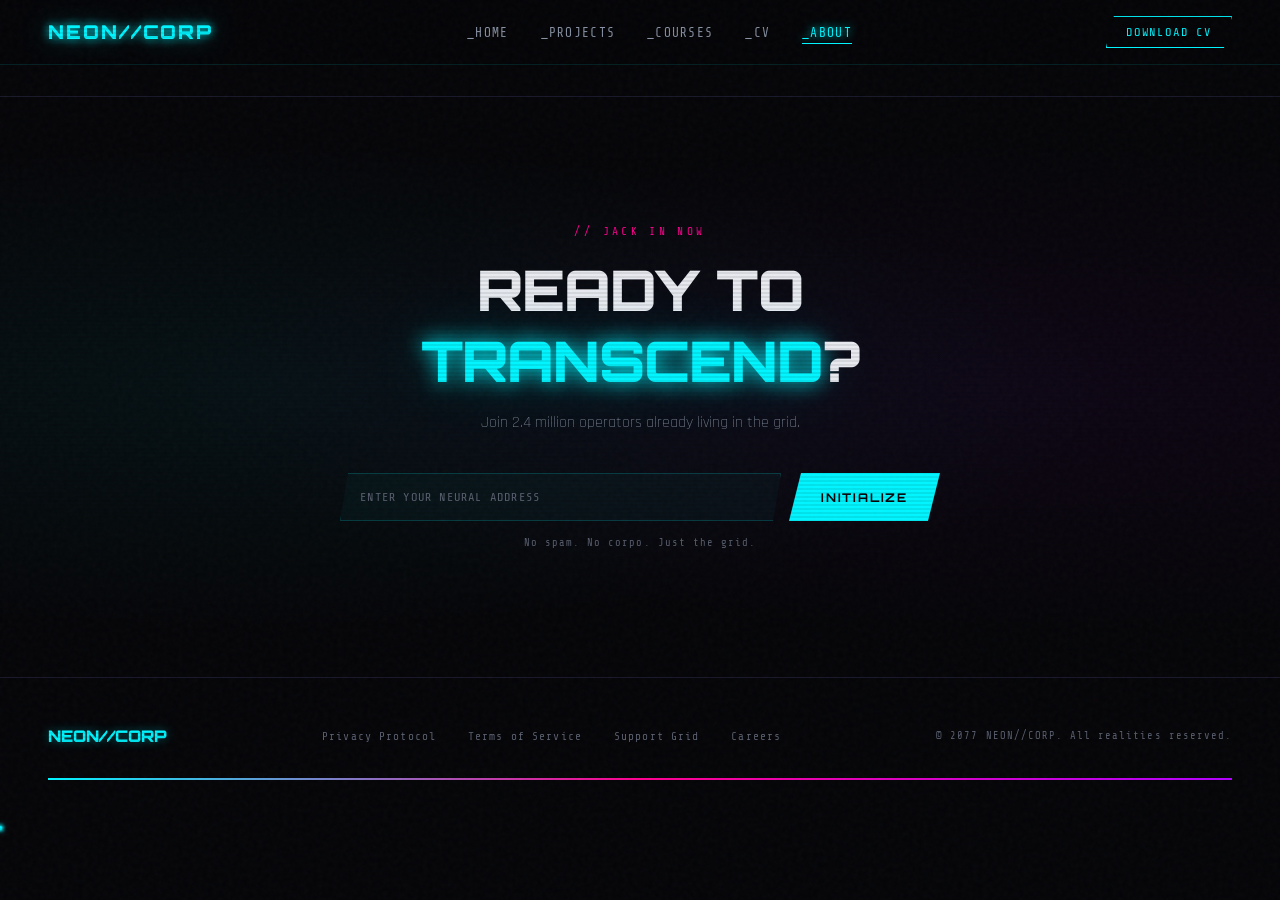
==== about.html @ 1118cfd5 "Refactor website from single page to discrete pages per section Agent-Logs-Url: https://github.com/H" ====
<!DOCTYPE html>
<html lang="en">
<head>
  <meta charset="UTF-8" />
  <meta name="viewport" content="width=device-width, initial-scale=1.0"/>
  <title>NEON//CORP — About</title>
  <link rel="stylesheet" href="style.css" />
  <link rel="preconnect" href="https://fonts.googleapis.com">
  <link href="https://fonts.googleapis.com/css2?family=Orbitron:wght@400;700;900&family=Share+Tech+Mono&family=Rajdhani:wght@300;400;600&display=swap" rel="stylesheet">
</head>
<body>

  <!-- Scanline overlay -->
  <div class="scanlines"></div>
  <!-- Glitch noise layer -->
  <div class="noise"></div>

  <!-- ═══ NAVBAR ═══ -->
  <nav id="navbar">
    <div class="nav-logo">
      <span class="logo-glitch" data-text="NEON//CORP">NEON//CORP</span>
    </div>
    <ul class="nav-links">
      <li><a href="index.html">_HOME</a></li>
      <li><a href="projects.html">_PROJECTS</a></li>
      <li><a href="courses.html">_COURSES</a></li>
      <li><a href="cv.html">_CV</a></li>
      <li><a href="about.html">_ABOUT</a></li>
    </ul>
  <div class="nav-cta">
    <button class="btn-cyber" onclick="window.open('resume.pdf')">DOWNLOAD CV</button>
  </div>
  <div class="hamburger" id="hamburger">
    <span></span><span></span><span></span>
  </div>
</nav>

  <!-- ═══ ABOUT / CONTACT ═══ -->
  <section id="contact" style="padding-top: 6rem;">
    <div class="cta-wrap">
      <div class="cta-glitch-bg"></div>
      <div class="cta-content">
        <div class="section-tag">// JACK IN NOW</div>
        <h2 class="cta-title">READY TO <span class="neon-text">TRANSCEND</span>?</h2>
        <p class="cta-sub">Join 2.4 million operators already living in the grid.</p>
        <div class="cta-form">
          <div class="input-wrap">
            <input type="email" placeholder="ENTER YOUR NEURAL ADDRESS" class="cyber-input" />
            <div class="input-border"></div>
          </div>
          <button class="btn-primary-cyber">INITIALIZE</button>
        </div>
        <p class="cta-disclaimer">No spam. No corpo. Just the grid.</p>
      </div>
    </div>
  </section>

  <!-- ═══ FOOTER ═══ -->
  <footer>
    <div class="footer-inner">
      <div class="footer-logo">NEON//CORP</div>
      <div class="footer-links">
        <a href="#">Privacy Protocol</a>
        <a href="#">Terms of Service</a>
        <a href="#">Support Grid</a>
        <a href="#">Careers</a>
      </div>
      <div class="footer-copy">© 2077 NEON//CORP. All realities reserved.</div>
    </div>
    <div class="footer-bar"></div>
  </footer>

  <script src="script.js"></script>
</body>
</html>
---- style.css ----
/* ═══════════════════════════════════════════
   NEON//CORP — CYBERPUNK STYLESHEET
   ═══════════════════════════════════════════ */

:root {
  --neon-cyan:    #00f5ff;
  --neon-pink:    #ff0090;
  --neon-yellow:  #f5e642;
  --neon-purple:  #b200ff;
  --dark-bg:      #050508;
  --dark-card:    #0a0a12;
  --dark-border:  #1a1a2e;
  --chrome:       #8892a4;
  --text-main:    #e8eaf0;
  --text-dim:     #5a6070;
  --font-display: 'Orbitron', sans-serif;
  --font-mono:    'Share Tech Mono', monospace;
  --font-body:    'Rajdhani', sans-serif;
}

*, *::before, *::after { box-sizing: border-box; margin: 0; padding: 0; }

html { scroll-behavior: smooth; }

body {
  background: var(--dark-bg);
  color: var(--text-main);
  font-family: var(--font-body);
  font-size: 16px;
  overflow-x: hidden;
  cursor: crosshair;
}

/* ── OVERLAYS ── */
.scanlines {
  position: fixed; inset: 0; z-index: 9999;
  pointer-events: none;
  background: repeating-linear-gradient(
    0deg,
    transparent,
    transparent 2px,
    rgba(0,0,0,0.08) 2px,
    rgba(0,0,0,0.08) 4px
  );
}

.noise {
  position: fixed; inset: 0; z-index: 9998;
  pointer-events: none;
  opacity: 0.03;
  background-image: url("data:image/svg+xml,%3Csvg viewBox='0 0 200 200' xmlns='http://www.w3.org/2000/svg'%3E%3Cfilter id='n'%3E%3CfeTurbulence type='fractalNoise' baseFrequency='0.9' numOctaves='4'/%3E%3C/filter%3E%3Crect width='100%25' height='100%25' filter='url(%23n)'/%3E%3C/svg%3E");
  animation: noiseAnim 0.5s steps(2) infinite;
}
@keyframes noiseAnim {
  0%   { transform: translate(0,0); }
  25%  { transform: translate(-1%, 1%); }
  50%  { transform: translate(1%, -1%); }
  75%  { transform: translate(-1%, -1%); }
  100% { transform: translate(1%, 1%); }
}

/* ── NAVBAR ── */
#navbar {
  position: fixed; top: 0; left: 0; right: 0; z-index: 1000;
  display: flex; align-items: center; justify-content: space-between;
  padding: 1rem 3rem;
  background: rgba(5,5,8,0.85);
  backdrop-filter: blur(20px);
  border-bottom: 1px solid rgba(0,245,255,0.12);
  transition: all 0.3s ease;
}
#navbar.scrolled {
  padding: 0.6rem 3rem;
  border-bottom-color: rgba(0,245,255,0.3);
  box-shadow: 0 0 30px rgba(0,245,255,0.08);
}

.nav-logo {
  font-family: var(--font-display);
  font-size: 1.2rem;
  font-weight: 900;
  letter-spacing: 0.1em;
}

.logo-glitch {
  position: relative;
  color: var(--neon-cyan);
  text-shadow: 0 0 10px var(--neon-cyan), 0 0 30px rgba(0,245,255,0.4);
}
.logo-glitch::before,
.logo-glitch::after {
  content: attr(data-text);
  position: absolute; top: 0; left: 0;
  opacity: 0;
}
.logo-glitch:hover::before {
  color: var(--neon-pink);
  clip-path: polygon(0 0, 100% 0, 100% 45%, 0 45%);
  transform: translateX(-2px);
  opacity: 0.8;
  animation: glitch1 0.3s steps(2) infinite;
}
.logo-glitch:hover::after {
  color: var(--neon-yellow);
  clip-path: polygon(0 55%, 100% 55%, 100% 100%, 0 100%);
  transform: translateX(2px);
  opacity: 0.8;
  animation: glitch2 0.3s steps(2) infinite;
}
@keyframes glitch1 { 0%,100% { transform: translateX(-2px) } 50% { transform: translateX(2px) } }
@keyframes glitch2 { 0%,100% { transform: translateX(2px) } 50% { transform: translateX(-2px) } }

.nav-links {
  list-style: none;
  display: flex; gap: 2rem;
}
.nav-links a {
  font-family: var(--font-mono);
  font-size: 0.8rem;
  color: var(--chrome);
  text-decoration: none;
  letter-spacing: 0.1em;
  transition: color 0.2s, text-shadow 0.2s;
  position: relative;
}
.nav-links a::after {
  content: '';
  position: absolute; bottom: -4px; left: 0; width: 0; height: 1px;
  background: var(--neon-cyan);
  transition: width 0.3s ease;
}
.nav-links a:hover, .nav-links a.active { color: var(--neon-cyan); text-shadow: 0 0 8px var(--neon-cyan); }
.nav-links a:hover::after, .nav-links a.active::after { width: 100%; }

.btn-cyber {
  font-family: var(--font-mono);
  font-size: 0.75rem;
  letter-spacing: 0.15em;
  padding: 0.5rem 1.2rem;
  background: transparent;
  border: 1px solid var(--neon-cyan);
  color: var(--neon-cyan);
  cursor: pointer;
  position: relative;
  overflow: hidden;
  transition: all 0.3s;
  clip-path: polygon(8px 0%, 100% 0%, calc(100% - 8px) 100%, 0% 100%);
}
.btn-cyber::before {
  content: '';
  position: absolute; inset: 0;
  background: var(--neon-cyan);
  transform: translateX(-105%);
  transition: transform 0.3s ease;
  z-index: -1;
}
.btn-cyber:hover { color: var(--dark-bg); box-shadow: 0 0 20px rgba(0,245,255,0.5); }
.btn-cyber:hover::before { transform: translateX(0); }

.hamburger {
  display: none;
  flex-direction: column; gap: 5px; cursor: pointer;
}
.hamburger span {
  display: block; width: 24px; height: 2px;
  background: var(--neon-cyan);
}

/* ── HERO ── */
#hero {
  position: relative;
  min-height: 100vh;
  display: grid;
  grid-template-columns: 1fr 1fr;
  align-items: center;
  padding: 8rem 3rem 4rem;
  overflow: hidden;
}

.hero-bg {
  position: absolute; inset: 0; z-index: 0;
}
#gridCanvas {
  width: 100%; height: 100%;
  opacity: 0.3;
}

.hero-content {
  position: relative; z-index: 2;
  max-width: 600px;
}

.hero-eyebrow {
  font-family: var(--font-mono);
  font-size: 0.75rem;
  color: var(--neon-pink);
  letter-spacing: 0.2em;
  margin-bottom: 1.5rem;
  animation: fadeSlideIn 0.8s 0.2s both;
}
.blink { animation: blink 1s step-end infinite; }
@keyframes blink { 50% { opacity: 0; } }

.hero-title {
  font-family: var(--font-display);
  font-weight: 900;
  line-height: 1;
  margin-bottom: 1.5rem;
}
.hero-title .line1 {
  display: block;
  font-size: clamp(3rem, 7vw, 6rem);
  color: var(--text-main);
  letter-spacing: -0.02em;
  animation: fadeSlideIn 0.8s 0.4s both;
}
.hero-title .line2 {
  display: block;
  font-size: clamp(3rem, 7vw, 6rem);
  color: var(--neon-cyan);
  text-shadow: 0 0 20px var(--neon-cyan), 0 0 60px rgba(0,245,255,0.3);
  animation: fadeSlideIn 0.8s 0.6s both;
}

.glitch-text {
  position: relative;
}
.glitch-text::before, .glitch-text::after {
  content: attr(data-text);
  position: absolute; top: 0; left: 0; width: 100%;
}
.glitch-text::before {
  color: var(--neon-pink);
  animation: heroGlitch1 4s 2s infinite;
  clip-path: polygon(0 20%, 100% 20%, 100% 40%, 0 40%);
}
.glitch-text::after {
  color: var(--neon-yellow);
  animation: heroGlitch2 4s 2.1s infinite;
  clip-path: polygon(0 60%, 100% 60%, 100% 80%, 0 80%);
}
@keyframes heroGlitch1 {
  0%,95%,100% { transform: none; opacity: 0; }
  96% { transform: translateX(-4px); opacity: 0.8; }
  98% { transform: translateX(4px); opacity: 0.8; }
}
@keyframes heroGlitch2 {
  0%,95%,100% { transform: none; opacity: 0; }
  97% { transform: translateX(3px); opacity: 0.8; }
  99% { transform: translateX(-3px); opacity: 0.8; }
}

.hero-sub {
  font-size: 1.1rem;
  line-height: 1.7;
  color: var(--chrome);
  margin-bottom: 2.5rem;
  font-weight: 300;
  animation: fadeSlideIn 0.8s 0.8s both;
}

.hero-actions {
  display: flex; gap: 1rem; flex-wrap: wrap;
  margin-bottom: 3rem;
  animation: fadeSlideIn 0.8s 1s both;
}

.btn-primary-cyber {
  font-family: var(--font-display);
  font-size: 0.75rem;
  font-weight: 700;
  letter-spacing: 0.15em;
  padding: 1rem 2rem;
  background: var(--neon-cyan);
  border: none;
  color: var(--dark-bg);
  cursor: pointer;
  position: relative;
  overflow: hidden;
  clip-path: polygon(12px 0%, 100% 0%, calc(100% - 12px) 100%, 0% 100%);
  transition: all 0.3s;
}
.btn-primary-cyber::before {
  content: '';
  position: absolute; inset: 0;
  background: linear-gradient(90deg, transparent, rgba(255,255,255,0.3), transparent);
  transform: translateX(-100%);
  transition: transform 0.5s;
}
.btn-primary-cyber:hover { box-shadow: 0 0 30px rgba(0,245,255,0.7); transform: translateY(-2px); }
.btn-primary-cyber:hover::before { transform: translateX(100%); }

.btn-ghost-cyber {
  font-family: var(--font-mono);
  font-size: 0.75rem;
  letter-spacing: 0.12em;
  padding: 1rem 1.5rem;
  background: transparent;
  border: 1px solid rgba(255,255,255,0.2);
  color: var(--text-main);
  cursor: pointer;
  transition: all 0.3s;
  display: flex; align-items: center; gap: 0.5rem;
}
.btn-ghost-cyber:hover { border-color: var(--neon-cyan); color: var(--neon-cyan); }
.play-icon { font-size: 1.1rem; }

.hero-stats {
  display: flex; align-items: center; gap: 1.5rem;
  font-family: var(--font-mono);
  animation: fadeSlideIn 0.8s 1.2s both;
}
.stat { display: flex; flex-direction: column; gap: 0.2rem; }
.stat-num {
  font-size: 1.4rem;
  color: var(--neon-yellow);
  text-shadow: 0 0 10px var(--neon-yellow);
}
.stat-label { font-size: 0.6rem; color: var(--text-dim); letter-spacing: 0.15em; }
.stat-divider { color: var(--dark-border); font-size: 1.2rem; }

/* Hero Device */
.hero-device {
  position: relative; z-index: 2;
  display: flex; justify-content: center; align-items: center;
  animation: floatDevice 4s ease-in-out infinite;
}
@keyframes floatDevice {
  0%,100% { transform: translateY(0); }
  50%      { transform: translateY(-20px); }
}
.device-frame {
  position: relative;
  width: 340px; height: 440px;
  border: 1px solid rgba(0,245,255,0.3);
  background: rgba(10,10,18,0.9);
  clip-path: polygon(20px 0%, 100% 0%, 100% calc(100% - 20px), calc(100% - 20px) 100%, 0% 100%, 0% 20px);
  box-shadow:
    0 0 0 1px rgba(0,245,255,0.1),
    inset 0 0 60px rgba(0,245,255,0.05),
    0 0 80px rgba(0,245,255,0.15);
}
.device-screen {
  position: absolute; inset: 20px;
  background: rgba(0,245,255,0.03);
  overflow: hidden;
}
.screen-hud {
  padding: 1.5rem;
  font-family: var(--font-mono);
  font-size: 0.7rem;
}
.hud-line {
  color: rgba(0,245,255,0.6);
  margin-bottom: 0.5rem;
  animation: typeIn 0.5s steps(20) both;
}
.hud-line:nth-child(1) { animation-delay: 1.5s; }
.hud-line:nth-child(2) { animation-delay: 2s; }
.hud-line:nth-child(4) { animation-delay: 2.5s; }
.hud-line.accent { color: var(--neon-pink); }
.hud-bar {
  height: 4px;
  background: rgba(0,245,255,0.1);
  margin: 0.8rem 0;
  overflow: hidden;
}
.hud-bar span {
  display: block; height: 100%;
  background: linear-gradient(90deg, var(--neon-cyan), var(--neon-purple));
  animation: loadBar 2s 2s both ease-out;
}
@keyframes loadBar { from { width: 0 !important; } }
@keyframes typeIn { from { opacity: 0; } to { opacity: 1; } }

.device-glow {
  position: absolute; inset: -30px;
  background: radial-gradient(ellipse at center, rgba(0,245,255,0.08), transparent 70%);
  pointer-events: none;
  animation: pulseGlow 3s ease-in-out infinite;
}
@keyframes pulseGlow {
  0%,100% { opacity: 0.5; }
  50%      { opacity: 1; }
}

/* Scroll Indicator */
.scroll-indicator {
  position: absolute; bottom: 2rem; left: 50%; transform: translateX(-50%);
  display: flex; flex-direction: column; align-items: center; gap: 0.5rem;
  font-family: var(--font-mono); font-size: 0.6rem;
  color: var(--text-dim); letter-spacing: 0.2em;
  z-index: 2;
}
.scroll-line {
  width: 1px; height: 40px;
  background: linear-gradient(to bottom, var(--neon-cyan), transparent);
  animation: scrollPulse 1.5s ease-in-out infinite;
}
@keyframes scrollPulse { 0%,100% { opacity: 0; transform: scaleY(0.5); } 50% { opacity: 1; transform: scaleY(1); } }

@keyframes fadeSlideIn {
  from { opacity: 0; transform: translateY(30px); }
  to   { opacity: 1; transform: translateY(0); }
}

/* ── TICKER ── */
.ticker-wrap {
  overflow: hidden;
  background: var(--neon-pink);
  padding: 0.6rem 0;
}
.ticker {
  display: flex; gap: 3rem; width: max-content;
  animation: ticker 20s linear infinite;
}
.ticker span {
  font-family: var(--font-mono);
  font-size: 0.7rem;
  color: var(--dark-bg);
  letter-spacing: 0.2em;
  white-space: nowrap;
}
@keyframes ticker { from { transform: translateX(0); } to { transform: translateX(-50%); } }

/* ── SECTION SHARED ── */
section { padding: 6rem 3rem; position: relative; }

.section-header { text-align: center; margin-bottom: 4rem; }
.section-tag {
  font-family: var(--font-mono);
  font-size: 0.7rem;
  letter-spacing: 0.3em;
  color: var(--neon-pink);
  margin-bottom: 1rem;
}
.section-title {
  font-family: var(--font-display);
  font-size: clamp(2rem, 5vw, 3.5rem);
  font-weight: 900;
  letter-spacing: -0.02em;
  line-height: 1;
  margin-bottom: 1rem;
}
.neon-text {
  color: var(--neon-cyan);
  text-shadow: 0 0 20px var(--neon-cyan), 0 0 60px rgba(0,245,255,0.3);
}
.section-sub {
  color: var(--chrome);
  font-size: 1rem;
  font-weight: 300;
}

/* ── PRODUCTS ── */
#products { background: var(--dark-bg); }

.products-grid {
  display: grid;
  grid-template-columns: repeat(3, 1fr);
  gap: 1.5rem;
  max-width: 1200px; margin: 0 auto;
}

.product-card {
  position: relative;
  background: var(--dark-card);
  border: 1px solid var(--dark-border);
  padding: 2.5rem 2rem;
  overflow: hidden;
  transition: transform 0.3s, border-color 0.3s;
  clip-path: polygon(0 0, calc(100% - 16px) 0, 100% 16px, 100% 100%, 16px 100%, 0 calc(100% - 16px));
}
.product-card::before {
  content: '';
  position: absolute; top: 0; left: 0; right: 0; height: 1px;
  background: linear-gradient(90deg, transparent, var(--neon-cyan), transparent);
  transform: scaleX(0);
  transition: transform 0.5s;
}
.product-card:hover { transform: translateY(-8px); border-color: rgba(0,245,255,0.3); }
.product-card:hover::before { transform: scaleX(1); }
.product-card:hover .card-glow { opacity: 1; }

.product-card.featured {
  border-color: rgba(0,245,255,0.25);
  background: linear-gradient(135deg, rgba(0,245,255,0.04), var(--dark-card));
}

.card-tag {
  position: absolute; top: 1rem; right: 1rem;
  font-family: var(--font-mono); font-size: 0.55rem;
  letter-spacing: 0.2em; color: var(--dark-bg);
  background: var(--neon-yellow);
  padding: 0.2rem 0.6rem;
}

.card-icon {
  font-size: 2.5rem;
  color: var(--neon-cyan);
  text-shadow: 0 0 20px var(--neon-cyan);
  margin-bottom: 1.5rem;
}

.card-name {
  font-family: var(--font-display);
  font-size: 1.5rem;
  font-weight: 900;
  letter-spacing: 0.05em;
  margin-bottom: 0.5rem;
}
.card-tagline {
  font-size: 0.85rem;
  color: var(--chrome);
  margin-bottom: 1.5rem;
  font-weight: 300;
}
.card-specs {
  list-style: none;
  margin-bottom: 2rem;
  border-top: 1px solid var(--dark-border);
  padding-top: 1rem;
}
.card-specs li {
  font-family: var(--font-mono);
  font-size: 0.7rem;
  color: var(--chrome);
  padding: 0.4rem 0;
  border-bottom: 1px solid rgba(255,255,255,0.04);
  display: flex; gap: 1rem;
}
.card-specs li span {
  color: var(--neon-pink);
  min-width: 60px;
}
.card-price {
  display: flex; align-items: baseline; gap: 0.5rem;
  margin-bottom: 1.5rem;
}
.price-from {
  font-family: var(--font-mono); font-size: 0.6rem;
  color: var(--text-dim); letter-spacing: 0.15em;
}
.price-val {
  font-family: var(--font-display); font-size: 1.8rem;
  font-weight: 700; color: var(--text-main);
}

.btn-card {
  width: 100%;
  font-family: var(--font-mono);
  font-size: 0.7rem;
  letter-spacing: 0.15em;
  padding: 0.8rem;
  background: transparent;
  border: 1px solid rgba(0,245,255,0.3);
  color: var(--neon-cyan);
  cursor: pointer;
  transition: all 0.3s;
}
.btn-card:hover {
  background: var(--neon-cyan);
  color: var(--dark-bg);
  box-shadow: 0 0 20px rgba(0,245,255,0.4);
}

.card-glow {
  position: absolute; inset: 0;
  background: radial-gradient(ellipse at center bottom, rgba(0,245,255,0.06), transparent 70%);
  opacity: 0; transition: opacity 0.4s;
  pointer-events: none;
}

/* ── FEATURES ── */
#features {
  background: linear-gradient(180deg, var(--dark-bg) 0%, rgba(10,5,20,1) 100%);
}
.features-inner { max-width: 1100px; margin: 0 auto; }

.features-list { display: flex; flex-direction: column; gap: 1px; }
.feature-item {
  display: grid;
  grid-template-columns: 60px 1fr 200px;
  align-items: center; gap: 3rem;
  padding: 3rem 0;
  border-bottom: 1px solid var(--dark-border);
  opacity: 0; transform: translateX(-40px);
  transition: opacity 0.6s, transform 0.6s;
}
.feature-item.visible { opacity: 1; transform: translateX(0); }
.feature-item.reverse { grid-template-columns: 60px 1fr 200px; }

.feature-num {
  font-family: var(--font-display);
  font-size: 0.65rem;
  color: var(--neon-pink);
  letter-spacing: 0.15em;
}
.feature-body h3 {
  font-family: var(--font-display);
  font-size: 1.3rem; font-weight: 700;
  margin-bottom: 0.8rem;
  letter-spacing: 0.05em;
}
.feature-body p {
  color: var(--chrome);
  font-size: 0.95rem; line-height: 1.7;
  font-weight: 300;
}

/* Feature Visuals */
.vis-circle { position: relative; width: 80px; height: 80px; }
.vis-ring {
  position: absolute; inset: 0;
  border: 1px solid rgba(0,245,255,0.4);
  border-radius: 50%;
  animation: spin 6s linear infinite;
}
.vis-ring.r2 {
  inset: 12px;
  border-color: rgba(255,0,144,0.4);
  animation-direction: reverse;
  animation-duration: 4s;
}
.vis-dot {
  position: absolute; inset: 50%; margin: -4px;
  width: 8px; height: 8px;
  background: var(--neon-cyan);
  border-radius: 50%;
  box-shadow: 0 0 10px var(--neon-cyan);
}
@keyframes spin { to { transform: rotate(360deg); } }

.vis-lock { position: relative; width: 60px; height: 80px; display: flex; align-items: center; justify-content: center; }
.lock-body { font-size: 2rem; color: var(--neon-yellow); text-shadow: 0 0 15px var(--neon-yellow); }
.lock-pulse {
  position: absolute; inset: -10px;
  border: 1px solid rgba(245,230,66,0.3);
  border-radius: 50%;
  animation: pulse 2s ease-out infinite;
}
@keyframes pulse { 0% { transform: scale(0.8); opacity: 1; } 100% { transform: scale(1.5); opacity: 0; } }

.vis-holo {
  display: flex; align-items: flex-end; gap: 6px; height: 80px;
}
.holo-bar {
  flex: 1;
  background: linear-gradient(to top, var(--neon-cyan), var(--neon-purple));
  opacity: 0.7;
  animation: barPulse 2s ease-in-out infinite;
}
.holo-bar:nth-child(1) { animation-delay: 0s; }
.holo-bar:nth-child(2) { animation-delay: 0.2s; }
.holo-bar:nth-child(3) { animation-delay: 0.4s; }
.holo-bar:nth-child(4) { animation-delay: 0.6s; }
.holo-bar:nth-child(5) { animation-delay: 0.8s; }
@keyframes barPulse { 0%,100% { opacity: 0.5; } 50% { opacity: 1; } }

/* ── SPECS ── */
#specs { background: rgba(0,0,5,1); overflow: hidden; }

.specs-marquee {
  overflow: hidden; margin-bottom: 5rem;
  border-top: 1px solid var(--dark-border);
  border-bottom: 1px solid var(--dark-border);
  padding: 1rem 0;
}
.marquee-track {
  display: flex; gap: 3rem; width: max-content;
  animation: ticker 25s linear infinite;
}
.marquee-track span {
  font-family: var(--font-display);
  font-size: 1.4rem; font-weight: 900;
  letter-spacing: 0.05em;
  color: var(--dark-border);
  white-space: nowrap;
}
.marquee-track span:not(:nth-child(even)) { color: rgba(0,245,255,0.15); }

.specs-grid-wrap { max-width: 1000px; margin: 0 auto; }
.specs-grid {
  display: grid;
  grid-template-columns: repeat(4, 1fr);
  gap: 2px;
}
.spec-block {
  background: var(--dark-card);
  padding: 3rem 2rem;
  text-align: center;
  border: 1px solid var(--dark-border);
  transition: border-color 0.3s, transform 0.3s;
}
.spec-block:hover { border-color: rgba(0,245,255,0.3); transform: translateY(-4px); }
.spec-icon { font-size: 1.5rem; color: var(--neon-pink); margin-bottom: 1rem; }
.spec-value {
  font-family: var(--font-display);
  font-size: 3rem; font-weight: 900;
  color: var(--neon-cyan);
  text-shadow: 0 0 20px rgba(0,245,255,0.5);
  line-height: 1;
}
.spec-unit {
  font-family: var(--font-mono); font-size: 0.7rem;
  color: var(--text-dim); letter-spacing: 0.2em;
  margin-bottom: 0.5rem;
}
.spec-label { font-size: 0.8rem; color: var(--chrome); }

/* ── CTA ── */
#contact { padding: 0; }
.cta-wrap {
  position: relative; overflow: hidden;
  padding: 8rem 3rem;
  background: var(--dark-bg);
  border-top: 1px solid var(--dark-border);
}
.cta-glitch-bg {
  position: absolute; inset: 0;
  background:
    radial-gradient(ellipse at 20% 50%, rgba(0,245,255,0.05) 0%, transparent 60%),
    radial-gradient(ellipse at 80% 50%, rgba(178,0,255,0.05) 0%, transparent 60%);
}
.cta-content {
  position: relative; z-index: 1;
  max-width: 600px; margin: 0 auto; text-align: center;
}
.cta-title {
  font-family: var(--font-display);
  font-size: clamp(2rem, 5vw, 3.5rem);
  font-weight: 900; margin: 1rem 0;
  letter-spacing: -0.02em;
}
.cta-sub {
  color: var(--chrome); margin-bottom: 2.5rem;
  font-size: 1rem; font-weight: 300;
}
.cta-form {
  display: flex; gap: 0.5rem; margin-bottom: 1rem;
}
.input-wrap { flex: 1; position: relative; }
.cyber-input {
  width: 100%;
  font-family: var(--font-mono); font-size: 0.75rem;
  letter-spacing: 0.1em;
  padding: 1rem 1.2rem;
  background: rgba(0,245,255,0.03);
  border: 1px solid rgba(0,245,255,0.2);
  color: var(--text-main);
  outline: none;
  transition: border-color 0.3s;
  clip-path: polygon(8px 0%, 100% 0%, calc(100% - 8px) 100%, 0% 100%);
}
.cyber-input:focus { border-color: var(--neon-cyan); box-shadow: 0 0 15px rgba(0,245,255,0.2); }
.cyber-input::placeholder { color: var(--text-dim); }
.cta-disclaimer { font-family: var(--font-mono); font-size: 0.65rem; color: var(--text-dim); letter-spacing: 0.1em; }

/* ── FOOTER ── */
footer {
  background: var(--dark-bg);
  border-top: 1px solid var(--dark-border);
  padding: 3rem;
}
.footer-inner {
  max-width: 1200px; margin: 0 auto;
  display: flex; justify-content: space-between; align-items: center; flex-wrap: wrap;
  gap: 1rem;
}
.footer-logo {
  font-family: var(--font-display);
  font-weight: 900; color: var(--neon-cyan);
  text-shadow: 0 0 10px rgba(0,245,255,0.4);
}
.footer-links { display: flex; gap: 2rem; flex-wrap: wrap; }
.footer-links a {
  font-family: var(--font-mono); font-size: 0.7rem;
  color: var(--text-dim); text-decoration: none;
  letter-spacing: 0.1em; transition: color 0.2s;
}
.footer-links a:hover { color: var(--neon-cyan); }
.footer-copy { font-family: var(--font-mono); font-size: 0.65rem; color: var(--text-dim); letter-spacing: 0.1em; }
.footer-bar { height: 2px; background: linear-gradient(90deg, var(--neon-cyan), var(--neon-pink), var(--neon-purple)); margin-top: 2rem; }

/* ── RESPONSIVE ── */
@media (max-width: 900px) {
  #hero { grid-template-columns: 1fr; padding-top: 6rem; }
  .hero-device { display: none; }
  .nav-links, .nav-cta { display: none; }
  .hamburger { display: flex; }
  .products-grid { grid-template-columns: 1fr; }
  .specs-grid { grid-template-columns: repeat(2, 1fr); }
  .feature-item { grid-template-columns: 40px 1fr; }
  .feature-visual { display: none; }
  .cta-form { flex-direction: column; }
  #navbar { padding: 1rem 1.5rem; }
}
@media (max-width: 600px) {
  section { padding: 4rem 1.5rem; }
  .specs-grid { grid-template-columns: 1fr 1fr; }
  .footer-inner { flex-direction: column; text-align: center; }
}
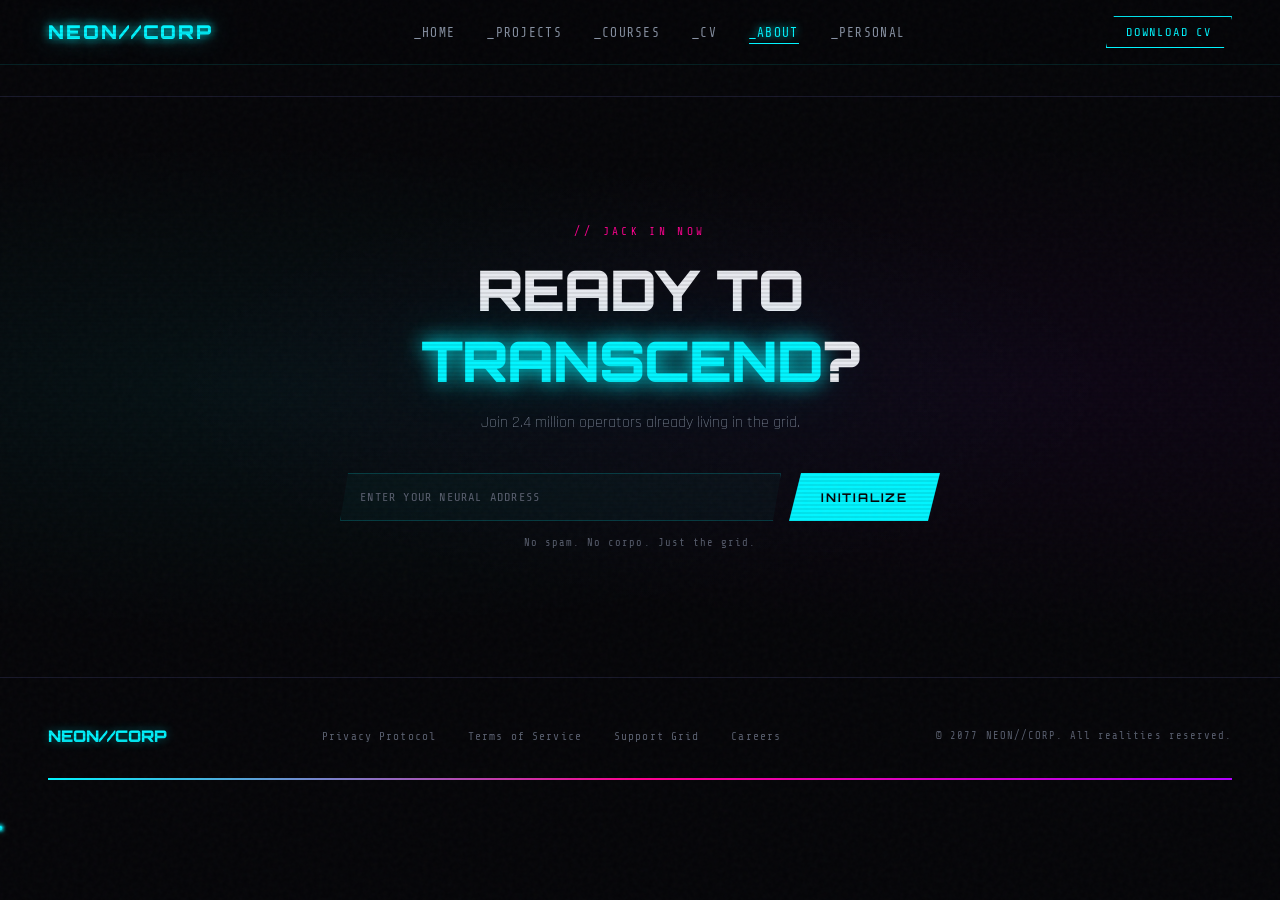
==== commit 32d6ea5d: "Add personal.html favorites page with Apple-style rounded image cards Agent-Logs-Url: https://github" ====
--- a/about.html
+++ b/about.html
@@ -26,6 +26,7 @@
       <li><a href="courses.html">_COURSES</a></li>
       <li><a href="cv.html">_CV</a></li>
       <li><a href="about.html">_ABOUT</a></li>
+      <li><a href="personal.html">_PERSONAL</a></li>
     </ul>
   <div class="nav-cta">
     <button class="btn-cyber" onclick="window.open('resume.pdf')">DOWNLOAD CV</button>
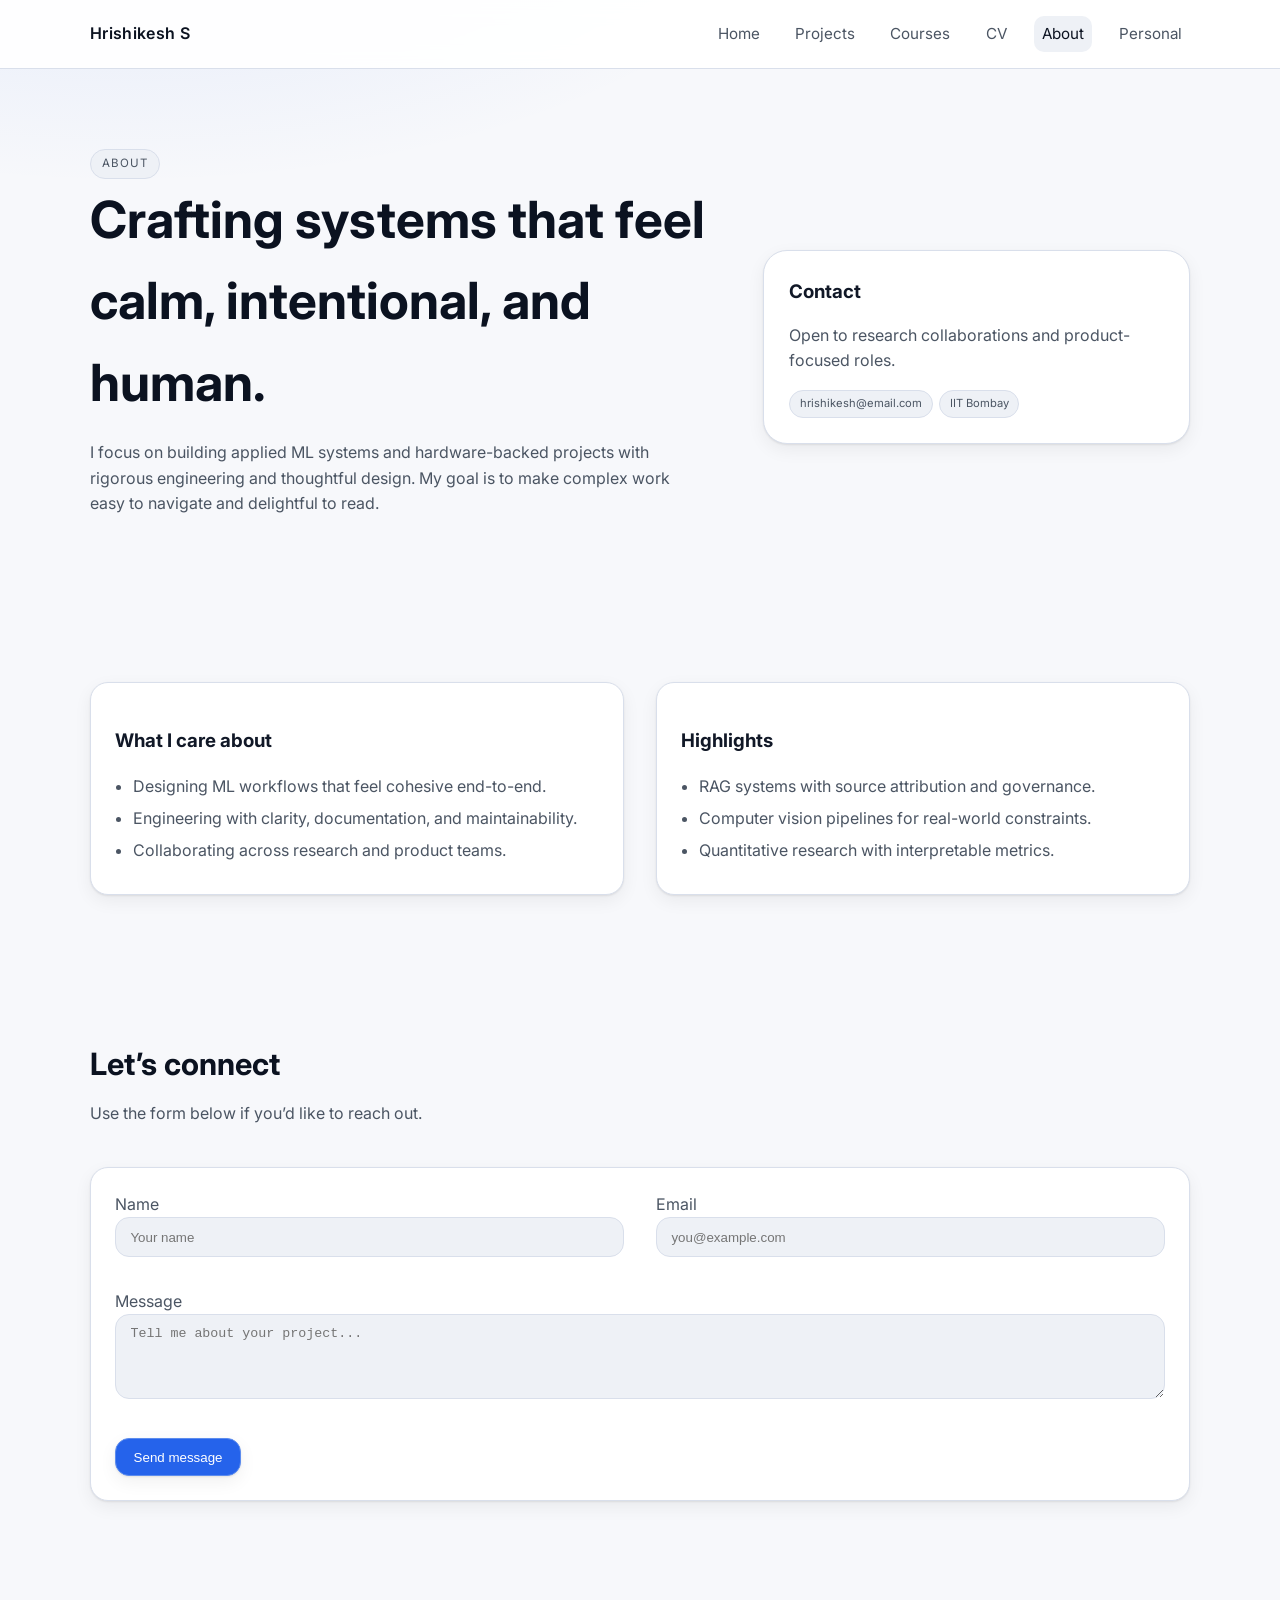
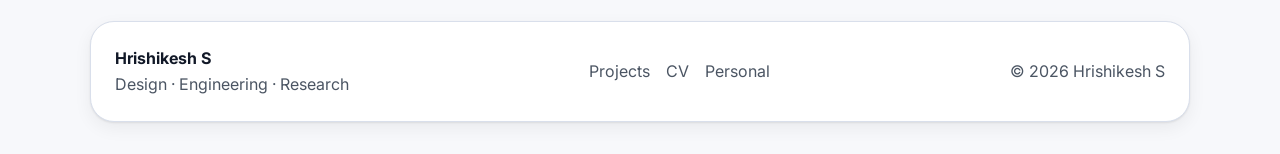
==== commit 6e1536c1: "Refactor HTML and JS for Apple-inspired minimal layout across all pages" ====
--- a/about.html
+++ b/about.html
@@ -2,73 +2,111 @@
 <html lang="en">
 <head>
   <meta charset="UTF-8" />
-  <meta name="viewport" content="width=device-width, initial-scale=1.0"/>
-  <title>NEON//CORP — About</title>
+  <meta name="viewport" content="width=device-width, initial-scale=1.0" />
+  <title>Hrishikesh S — About</title>
   <link rel="stylesheet" href="style.css" />
-  <link rel="preconnect" href="https://fonts.googleapis.com">
-  <link href="https://fonts.googleapis.com/css2?family=Orbitron:wght@400;700;900&family=Share+Tech+Mono&family=Rajdhani:wght@300;400;600&display=swap" rel="stylesheet">
+  <link rel="preconnect" href="https://fonts.googleapis.com" />
+  <link rel="preconnect" href="https://fonts.gstatic.com" crossorigin />
+  <link href="https://fonts.googleapis.com/css2?family=Inter:wght@300;400;500;600;700&display=swap" rel="stylesheet" />
 </head>
 <body>
-
-  <!-- Scanline overlay -->
-  <div class="scanlines"></div>
-  <!-- Glitch noise layer -->
-  <div class="noise"></div>
-
-  <!-- ═══ NAVBAR ═══ -->
-  <nav id="navbar">
-    <div class="nav-logo">
-      <span class="logo-glitch" data-text="NEON//CORP">NEON//CORP</span>
-    </div>
-    <ul class="nav-links">
-      <li><a href="index.html">_HOME</a></li>
-      <li><a href="projects.html">_PROJECTS</a></li>
-      <li><a href="courses.html">_COURSES</a></li>
-      <li><a href="cv.html">_CV</a></li>
-      <li><a href="about.html">_ABOUT</a></li>
-      <li><a href="personal.html">_PERSONAL</a></li>
-    </ul>
-  <div class="nav-cta">
-    <button class="btn-cyber" onclick="window.open('resume.pdf')">DOWNLOAD CV</button>
-  </div>
-  <div class="hamburger" id="hamburger">
-    <span></span><span></span><span></span>
-  </div>
-</nav>
-
-  <!-- ═══ ABOUT / CONTACT ═══ -->
-  <section id="contact" style="padding-top: 6rem;">
-    <div class="cta-wrap">
-      <div class="cta-glitch-bg"></div>
-      <div class="cta-content">
-        <div class="section-tag">// JACK IN NOW</div>
-        <h2 class="cta-title">READY TO <span class="neon-text">TRANSCEND</span>?</h2>
-        <p class="cta-sub">Join 2.4 million operators already living in the grid.</p>
-        <div class="cta-form">
-          <div class="input-wrap">
-            <input type="email" placeholder="ENTER YOUR NEURAL ADDRESS" class="cyber-input" />
-            <div class="input-border"></div>
-          </div>
-          <button class="btn-primary-cyber">INITIALIZE</button>
-        </div>
-        <p class="cta-disclaimer">No spam. No corpo. Just the grid.</p>
+  <nav class="navbar">
+    <div class="container navbar-inner">
+      <a class="nav-brand" href="index.html">Hrishikesh S</a>
+      <button class="nav-toggle" aria-expanded="false" aria-label="Toggle navigation">☰</button>
+      <div class="nav-menu">
+        <a href="index.html">Home</a>
+        <a href="projects.html">Projects</a>
+        <a href="courses.html">Courses</a>
+        <a href="cv.html">CV</a>
+        <a href="about.html">About</a>
+        <a href="personal.html">Personal</a>
       </div>
     </div>
-  </section>
+  </nav>
 
-  <!-- ═══ FOOTER ═══ -->
-  <footer>
-    <div class="footer-inner">
-      <div class="footer-logo">NEON//CORP</div>
+  <main>
+    <section class="hero">
+      <div class="container hero-grid">
+        <div>
+          <span class="pill">About</span>
+          <h1 class="hero-title">Crafting systems that feel calm, intentional, and human.</h1>
+          <p class="hero-sub">I focus on building applied ML systems and hardware-backed projects with rigorous engineering and thoughtful design. My goal is to make complex work easy to navigate and delightful to read.</p>
+        </div>
+        <div class="hero-card">
+          <h3>Contact</h3>
+          <p class="muted">Open to research collaborations and product-focused roles.</p>
+          <div class="tag-list" style="margin-top:1rem">
+            <span class="tag">hrishikesh@email.com</span>
+            <span class="tag">IIT Bombay</span>
+          </div>
+        </div>
+      </div>
+    </section>
+
+    <section class="section">
+      <div class="container split">
+        <div class="surface reveal">
+          <h3>What I care about</h3>
+          <ul class="list">
+            <li>Designing ML workflows that feel cohesive end-to-end.</li>
+            <li>Engineering with clarity, documentation, and maintainability.</li>
+            <li>Collaborating across research and product teams.</li>
+          </ul>
+        </div>
+        <div class="surface reveal">
+          <h3>Highlights</h3>
+          <ul class="list">
+            <li>RAG systems with source attribution and governance.</li>
+            <li>Computer vision pipelines for real-world constraints.</li>
+            <li>Quantitative research with interpretable metrics.</li>
+          </ul>
+        </div>
+      </div>
+    </section>
+
+    <section class="section">
+      <div class="container">
+        <div class="section-header">
+          <h2>Let’s connect</h2>
+          <p class="muted">Use the form below if you’d like to reach out.</p>
+        </div>
+        <div class="surface reveal">
+          <form class="split">
+            <div>
+              <label class="muted">Name</label>
+              <input class="input" type="text" placeholder="Your name" />
+            </div>
+            <div>
+              <label class="muted">Email</label>
+              <input class="input" type="email" placeholder="you@example.com" />
+            </div>
+            <div style="grid-column:1/-1">
+              <label class="muted">Message</label>
+              <textarea rows="4" placeholder="Tell me about your project..."></textarea>
+            </div>
+            <div style="grid-column:1/-1">
+              <button class="btn btn-primary" type="button">Send message</button>
+            </div>
+          </form>
+        </div>
+      </div>
+    </section>
+  </main>
+
+  <footer class="site-footer">
+    <div class="container footer-inner">
+      <div>
+        <strong>Hrishikesh S</strong>
+        <div class="muted">Design · Engineering · Research</div>
+      </div>
       <div class="footer-links">
-        <a href="#">Privacy Protocol</a>
-        <a href="#">Terms of Service</a>
-        <a href="#">Support Grid</a>
-        <a href="#">Careers</a>
+        <a href="projects.html">Projects</a>
+        <a href="cv.html">CV</a>
+        <a href="personal.html">Personal</a>
       </div>
-      <div class="footer-copy">© 2077 NEON//CORP. All realities reserved.</div>
+      <div class="muted">© <span id="year"></span> Hrishikesh S</div>
     </div>
-    <div class="footer-bar"></div>
   </footer>
 
   <script src="script.js"></script>
--- a/style.css
+++ b/style.css
@@ -1,802 +1,399 @@
-/* ═══════════════════════════════════════════
-   NEON//CORP — CYBERPUNK STYLESHEET
-   ═══════════════════════════════════════════ */
-
+/* Minimal, accessible, auto light/dark theme */
 :root {
-  --neon-cyan:    #00f5ff;
-  --neon-pink:    #ff0090;
-  --neon-yellow:  #f5e642;
-  --neon-purple:  #b200ff;
-  --dark-bg:      #050508;
-  --dark-card:    #0a0a12;
-  --dark-border:  #1a1a2e;
-  --chrome:       #8892a4;
-  --text-main:    #e8eaf0;
-  --text-dim:     #5a6070;
-  --font-display: 'Orbitron', sans-serif;
-  --font-mono:    'Share Tech Mono', monospace;
-  --font-body:    'Rajdhani', sans-serif;
-}
-
-*, *::before, *::after { box-sizing: border-box; margin: 0; padding: 0; }
-
-html { scroll-behavior: smooth; }
+  color-scheme: light dark;
+
+  --radius-sm: 10px;
+  --radius-md: 14px;
+  --radius-lg: 18px;
+  --radius-xl: 24px;
+
+  --shadow-sm: 0 1px 2px rgba(0,0,0,0.08), 0 6px 18px rgba(0,0,0,0.06);
+  --shadow-md: 0 14px 40px rgba(0,0,0,0.12);
+
+  --font-sans: "Inter", "SF Pro Text", "Segoe UI", Roboto, "Helvetica Neue", Arial, system-ui, sans-serif;
+  --font-mono: ui-monospace, SFMono-Regular, Menlo, Consolas, "Liberation Mono", monospace;
+
+  --bg: #f7f8fb;
+  --bg-elev: #ffffff;
+  --bg-soft: #eef1f6;
+  --text: #111827;
+  --text-muted: #4b5563;
+  --heading: #0b1220;
+  --border: #d9dfeb;
+  --accent: #2563eb;
+  --accent-strong: #1d4ed8;
+  --accent-contrast: #ffffff;
+  --focus: #0ea5e9;
+}
+
+@media (prefers-color-scheme: dark) {
+  :root {
+    --bg: #0b1020;
+    --bg-elev: #121a2d;
+    --bg-soft: #18233b;
+    --text: #e5e7eb;
+    --text-muted: #9ca3af;
+    --heading: #f3f4f6;
+    --border: #2a3957;
+    --accent: #60a5fa;
+    --accent-strong: #3b82f6;
+    --accent-contrast: #0b1020;
+    --focus: #38bdf8;
+    --shadow-sm: 0 1px 2px rgba(0,0,0,0.35), 0 8px 18px rgba(0,0,0,0.25);
+    --shadow-md: 0 16px 42px rgba(0,0,0,0.35);
+  }
+}
+
+* {
+  box-sizing: border-box;
+}
+
+html {
+  scroll-behavior: smooth;
+}
 
 body {
-  background: var(--dark-bg);
-  color: var(--text-main);
-  font-family: var(--font-body);
+  margin: 0;
+  background: radial-gradient(1200px 600px at 10% -10%, color-mix(in oklab, var(--accent) 12%, transparent), transparent 60%), var(--bg);
+  color: var(--text);
+  font-family: var(--font-sans);
+  line-height: 1.6;
   font-size: 16px;
-  overflow-x: hidden;
-  cursor: crosshair;
-}
-
-/* ── OVERLAYS ── */
-.scanlines {
-  position: fixed; inset: 0; z-index: 9999;
-  pointer-events: none;
-  background: repeating-linear-gradient(
-    0deg,
-    transparent,
-    transparent 2px,
-    rgba(0,0,0,0.08) 2px,
-    rgba(0,0,0,0.08) 4px
-  );
-}
-
-.noise {
-  position: fixed; inset: 0; z-index: 9998;
-  pointer-events: none;
-  opacity: 0.03;
-  background-image: url("data:image/svg+xml,%3Csvg viewBox='0 0 200 200' xmlns='http://www.w3.org/2000/svg'%3E%3Cfilter id='n'%3E%3CfeTurbulence type='fractalNoise' baseFrequency='0.9' numOctaves='4'/%3E%3C/filter%3E%3Crect width='100%25' height='100%25' filter='url(%23n)'/%3E%3C/svg%3E");
-  animation: noiseAnim 0.5s steps(2) infinite;
-}
-@keyframes noiseAnim {
-  0%   { transform: translate(0,0); }
-  25%  { transform: translate(-1%, 1%); }
-  50%  { transform: translate(1%, -1%); }
-  75%  { transform: translate(-1%, -1%); }
-  100% { transform: translate(1%, 1%); }
-}
-
-/* ── NAVBAR ── */
-#navbar {
-  position: fixed; top: 0; left: 0; right: 0; z-index: 1000;
-  display: flex; align-items: center; justify-content: space-between;
-  padding: 1rem 3rem;
-  background: rgba(5,5,8,0.85);
-  backdrop-filter: blur(20px);
-  border-bottom: 1px solid rgba(0,245,255,0.12);
-  transition: all 0.3s ease;
-}
-#navbar.scrolled {
-  padding: 0.6rem 3rem;
-  border-bottom-color: rgba(0,245,255,0.3);
-  box-shadow: 0 0 30px rgba(0,245,255,0.08);
-}
-
-.nav-logo {
-  font-family: var(--font-display);
-  font-size: 1.2rem;
-  font-weight: 900;
-  letter-spacing: 0.1em;
-}
-
-.logo-glitch {
-  position: relative;
-  color: var(--neon-cyan);
-  text-shadow: 0 0 10px var(--neon-cyan), 0 0 30px rgba(0,245,255,0.4);
-}
-.logo-glitch::before,
-.logo-glitch::after {
-  content: attr(data-text);
-  position: absolute; top: 0; left: 0;
-  opacity: 0;
-}
-.logo-glitch:hover::before {
-  color: var(--neon-pink);
-  clip-path: polygon(0 0, 100% 0, 100% 45%, 0 45%);
-  transform: translateX(-2px);
-  opacity: 0.8;
-  animation: glitch1 0.3s steps(2) infinite;
-}
-.logo-glitch:hover::after {
-  color: var(--neon-yellow);
-  clip-path: polygon(0 55%, 100% 55%, 100% 100%, 0 100%);
-  transform: translateX(2px);
-  opacity: 0.8;
-  animation: glitch2 0.3s steps(2) infinite;
-}
-@keyframes glitch1 { 0%,100% { transform: translateX(-2px) } 50% { transform: translateX(2px) } }
-@keyframes glitch2 { 0%,100% { transform: translateX(2px) } 50% { transform: translateX(-2px) } }
-
-.nav-links {
-  list-style: none;
-  display: flex; gap: 2rem;
-}
-.nav-links a {
-  font-family: var(--font-mono);
-  font-size: 0.8rem;
-  color: var(--chrome);
+}
+
+img {
+  max-width: 100%;
+  display: block;
+  border-radius: var(--radius-lg);
+}
+
+a {
+  color: inherit;
   text-decoration: none;
-  letter-spacing: 0.1em;
-  transition: color 0.2s, text-shadow 0.2s;
-  position: relative;
-}
-.nav-links a::after {
-  content: '';
-  position: absolute; bottom: -4px; left: 0; width: 0; height: 1px;
-  background: var(--neon-cyan);
-  transition: width 0.3s ease;
-}
-.nav-links a:hover, .nav-links a.active { color: var(--neon-cyan); text-shadow: 0 0 8px var(--neon-cyan); }
-.nav-links a:hover::after, .nav-links a.active::after { width: 100%; }
-
-.btn-cyber {
-  font-family: var(--font-mono);
-  font-size: 0.75rem;
-  letter-spacing: 0.15em;
-  padding: 0.5rem 1.2rem;
-  background: transparent;
-  border: 1px solid var(--neon-cyan);
-  color: var(--neon-cyan);
+}
+
+a:hover {
+  color: var(--accent-strong);
+}
+
+p {
+  color: var(--text-muted);
+}
+
+:focus-visible {
+  outline: 3px solid var(--focus);
+  outline-offset: 2px;
+  border-radius: var(--radius-sm);
+}
+
+.container {
+  width: min(1100px, 100% - 2.4rem);
+  margin: 0 auto;
+}
+
+.section {
+  padding: 4.5rem 0;
+}
+
+.section-header {
+  max-width: 720px;
+  margin-bottom: 2.5rem;
+}
+
+.section-header h2 {
+  margin: 0 0 0.8rem;
+  font-size: clamp(1.6rem, 2.4vw, 2.4rem);
+  color: var(--heading);
+}
+
+.section-header p {
+  margin: 0;
+}
+
+.muted {
+  color: var(--text-muted);
+}
+
+.pill {
+  display: inline-flex;
+  align-items: center;
+  gap: 0.4rem;
+  padding: 0.3rem 0.7rem;
+  border-radius: 999px;
+  background: var(--bg-soft);
+  border: 1px solid var(--border);
+  font-size: 0.72rem;
+  letter-spacing: 0.08em;
+  text-transform: uppercase;
+  color: var(--text-muted);
+}
+
+.navbar {
+  position: sticky;
+  top: 0;
+  z-index: 100;
+  background: color-mix(in oklab, var(--bg-elev) 92%, transparent);
+  border-bottom: 1px solid var(--border);
+  backdrop-filter: blur(10px);
+}
+
+.navbar-inner {
+  display: flex;
+  align-items: center;
+  justify-content: space-between;
+  padding: 1rem 0;
+}
+
+.nav-brand {
+  font-weight: 600;
+  color: var(--heading);
+  letter-spacing: 0.02em;
+}
+
+.nav-menu {
+  display: flex;
+  gap: 1.2rem;
+  align-items: center;
+}
+
+.nav-menu a {
+  font-size: 0.95rem;
+  color: var(--text-muted);
+  padding: 0.35rem 0.5rem;
+  border-radius: var(--radius-sm);
+}
+
+.nav-menu a.active,
+.nav-menu a:hover {
+  color: var(--heading);
+  background: var(--bg-soft);
+}
+
+.nav-toggle {
+  display: none;
+  border: 1px solid var(--border);
+  background: var(--bg-elev);
+  border-radius: var(--radius-sm);
+  padding: 0.4rem 0.6rem;
+  font-size: 1rem;
   cursor: pointer;
-  position: relative;
-  overflow: hidden;
-  transition: all 0.3s;
-  clip-path: polygon(8px 0%, 100% 0%, calc(100% - 8px) 100%, 0% 100%);
-}
-.btn-cyber::before {
-  content: '';
-  position: absolute; inset: 0;
-  background: var(--neon-cyan);
-  transform: translateX(-105%);
-  transition: transform 0.3s ease;
-  z-index: -1;
-}
-.btn-cyber:hover { color: var(--dark-bg); box-shadow: 0 0 20px rgba(0,245,255,0.5); }
-.btn-cyber:hover::before { transform: translateX(0); }
-
-.hamburger {
-  display: none;
-  flex-direction: column; gap: 5px; cursor: pointer;
-}
-.hamburger span {
-  display: block; width: 24px; height: 2px;
-  background: var(--neon-cyan);
-}
-
-/* ── HERO ── */
-#hero {
-  position: relative;
-  min-height: 100vh;
+}
+
+.hero {
+  padding: 5rem 0 4rem;
+}
+
+.hero-grid {
+  display: grid;
+  grid-template-columns: 1.2fr 0.8fr;
+  gap: 2rem;
+  align-items: center;
+}
+
+.hero-title {
+  font-size: clamp(2.4rem, 4vw, 3.6rem);
+  margin: 0 0 1rem;
+  color: var(--heading);
+}
+
+.hero-sub {
+  margin: 0 0 1.8rem;
+  max-width: 60ch;
+}
+
+.hero-card {
+  background: var(--bg-elev);
+  border: 1px solid var(--border);
+  border-radius: var(--radius-xl);
+  padding: 1.6rem;
+  box-shadow: var(--shadow-sm);
+}
+
+.hero-card h3 {
+  margin: 0 0 0.6rem;
+}
+
+.hero-actions {
+  display: flex;
+  flex-wrap: wrap;
+  gap: 0.8rem;
+}
+
+.btn {
+  display: inline-flex;
+  align-items: center;
+  justify-content: center;
+  gap: 0.5rem;
+  padding: 0.65rem 1.1rem;
+  border-radius: var(--radius-md);
+  border: 1px solid var(--border);
+  font-weight: 500;
+  cursor: pointer;
+  transition: transform 0.15s ease, box-shadow 0.2s ease, border-color 0.2s ease;
+  background: var(--bg-elev);
+  color: var(--text);
+  box-shadow: var(--shadow-sm);
+}
+
+.btn-primary {
+  background: var(--accent);
+  color: var(--accent-contrast);
+  border-color: color-mix(in oklab, var(--accent) 70%, var(--border));
+}
+
+.btn:hover {
+  transform: translateY(-1px);
+  border-color: var(--accent);
+  box-shadow: var(--shadow-md);
+}
+
+.card-grid {
+  display: grid;
+  grid-template-columns: repeat(auto-fit, minmax(230px, 1fr));
+  gap: 1.5rem;
+}
+
+.card {
+  background: var(--bg-elev);
+  border: 1px solid var(--border);
+  border-radius: var(--radius-lg);
+  padding: 1.4rem;
+  box-shadow: var(--shadow-sm);
+  display: flex;
+  flex-direction: column;
+  gap: 0.8rem;
+}
+
+.card h3 {
+  margin: 0;
+  color: var(--heading);
+  font-size: 1.05rem;
+}
+
+.card p {
+  margin: 0;
+}
+
+.card-meta {
+  font-size: 0.85rem;
+  color: var(--text-muted);
+}
+
+.tag-list {
+  display: flex;
+  flex-wrap: wrap;
+  gap: 0.4rem;
+}
+
+.tag {
+  padding: 0.25rem 0.6rem;
+  border-radius: 999px;
+  background: var(--bg-soft);
+  border: 1px solid var(--border);
+  font-size: 0.7rem;
+  color: var(--text-muted);
+}
+
+.list {
+  margin: 0;
+  padding-left: 1.1rem;
+  color: var(--text-muted);
+}
+
+.list li {
+  margin-bottom: 0.4rem;
+}
+
+.split {
   display: grid;
   grid-template-columns: 1fr 1fr;
-  align-items: center;
-  padding: 8rem 3rem 4rem;
-  overflow: hidden;
-}
-
-.hero-bg {
-  position: absolute; inset: 0; z-index: 0;
-}
-#gridCanvas {
-  width: 100%; height: 100%;
-  opacity: 0.3;
-}
-
-.hero-content {
-  position: relative; z-index: 2;
-  max-width: 600px;
-}
-
-.hero-eyebrow {
-  font-family: var(--font-mono);
-  font-size: 0.75rem;
-  color: var(--neon-pink);
-  letter-spacing: 0.2em;
-  margin-bottom: 1.5rem;
-  animation: fadeSlideIn 0.8s 0.2s both;
-}
-.blink { animation: blink 1s step-end infinite; }
-@keyframes blink { 50% { opacity: 0; } }
-
-.hero-title {
-  font-family: var(--font-display);
-  font-weight: 900;
-  line-height: 1;
-  margin-bottom: 1.5rem;
-}
-.hero-title .line1 {
-  display: block;
-  font-size: clamp(3rem, 7vw, 6rem);
-  color: var(--text-main);
-  letter-spacing: -0.02em;
-  animation: fadeSlideIn 0.8s 0.4s both;
-}
-.hero-title .line2 {
-  display: block;
-  font-size: clamp(3rem, 7vw, 6rem);
-  color: var(--neon-cyan);
-  text-shadow: 0 0 20px var(--neon-cyan), 0 0 60px rgba(0,245,255,0.3);
-  animation: fadeSlideIn 0.8s 0.6s both;
-}
-
-.glitch-text {
-  position: relative;
-}
-.glitch-text::before, .glitch-text::after {
-  content: attr(data-text);
-  position: absolute; top: 0; left: 0; width: 100%;
-}
-.glitch-text::before {
-  color: var(--neon-pink);
-  animation: heroGlitch1 4s 2s infinite;
-  clip-path: polygon(0 20%, 100% 20%, 100% 40%, 0 40%);
-}
-.glitch-text::after {
-  color: var(--neon-yellow);
-  animation: heroGlitch2 4s 2.1s infinite;
-  clip-path: polygon(0 60%, 100% 60%, 100% 80%, 0 80%);
-}
-@keyframes heroGlitch1 {
-  0%,95%,100% { transform: none; opacity: 0; }
-  96% { transform: translateX(-4px); opacity: 0.8; }
-  98% { transform: translateX(4px); opacity: 0.8; }
-}
-@keyframes heroGlitch2 {
-  0%,95%,100% { transform: none; opacity: 0; }
-  97% { transform: translateX(3px); opacity: 0.8; }
-  99% { transform: translateX(-3px); opacity: 0.8; }
-}
-
-.hero-sub {
-  font-size: 1.1rem;
-  line-height: 1.7;
-  color: var(--chrome);
-  margin-bottom: 2.5rem;
-  font-weight: 300;
-  animation: fadeSlideIn 0.8s 0.8s both;
-}
-
-.hero-actions {
-  display: flex; gap: 1rem; flex-wrap: wrap;
-  margin-bottom: 3rem;
-  animation: fadeSlideIn 0.8s 1s both;
-}
-
-.btn-primary-cyber {
-  font-family: var(--font-display);
-  font-size: 0.75rem;
-  font-weight: 700;
-  letter-spacing: 0.15em;
-  padding: 1rem 2rem;
-  background: var(--neon-cyan);
-  border: none;
-  color: var(--dark-bg);
-  cursor: pointer;
-  position: relative;
-  overflow: hidden;
-  clip-path: polygon(12px 0%, 100% 0%, calc(100% - 12px) 100%, 0% 100%);
-  transition: all 0.3s;
-}
-.btn-primary-cyber::before {
-  content: '';
-  position: absolute; inset: 0;
-  background: linear-gradient(90deg, transparent, rgba(255,255,255,0.3), transparent);
-  transform: translateX(-100%);
-  transition: transform 0.5s;
-}
-.btn-primary-cyber:hover { box-shadow: 0 0 30px rgba(0,245,255,0.7); transform: translateY(-2px); }
-.btn-primary-cyber:hover::before { transform: translateX(100%); }
-
-.btn-ghost-cyber {
-  font-family: var(--font-mono);
-  font-size: 0.75rem;
-  letter-spacing: 0.12em;
-  padding: 1rem 1.5rem;
-  background: transparent;
-  border: 1px solid rgba(255,255,255,0.2);
-  color: var(--text-main);
-  cursor: pointer;
-  transition: all 0.3s;
-  display: flex; align-items: center; gap: 0.5rem;
-}
-.btn-ghost-cyber:hover { border-color: var(--neon-cyan); color: var(--neon-cyan); }
-.play-icon { font-size: 1.1rem; }
-
-.hero-stats {
-  display: flex; align-items: center; gap: 1.5rem;
-  font-family: var(--font-mono);
-  animation: fadeSlideIn 0.8s 1.2s both;
-}
-.stat { display: flex; flex-direction: column; gap: 0.2rem; }
-.stat-num {
-  font-size: 1.4rem;
-  color: var(--neon-yellow);
-  text-shadow: 0 0 10px var(--neon-yellow);
-}
-.stat-label { font-size: 0.6rem; color: var(--text-dim); letter-spacing: 0.15em; }
-.stat-divider { color: var(--dark-border); font-size: 1.2rem; }
-
-/* Hero Device */
-.hero-device {
-  position: relative; z-index: 2;
-  display: flex; justify-content: center; align-items: center;
-  animation: floatDevice 4s ease-in-out infinite;
-}
-@keyframes floatDevice {
-  0%,100% { transform: translateY(0); }
-  50%      { transform: translateY(-20px); }
-}
-.device-frame {
-  position: relative;
-  width: 340px; height: 440px;
-  border: 1px solid rgba(0,245,255,0.3);
-  background: rgba(10,10,18,0.9);
-  clip-path: polygon(20px 0%, 100% 0%, 100% calc(100% - 20px), calc(100% - 20px) 100%, 0% 100%, 0% 20px);
-  box-shadow:
-    0 0 0 1px rgba(0,245,255,0.1),
-    inset 0 0 60px rgba(0,245,255,0.05),
-    0 0 80px rgba(0,245,255,0.15);
-}
-.device-screen {
-  position: absolute; inset: 20px;
-  background: rgba(0,245,255,0.03);
-  overflow: hidden;
-}
-.screen-hud {
+  gap: 2rem;
+}
+
+.surface {
+  background: var(--bg-elev);
+  border: 1px solid var(--border);
+  border-radius: var(--radius-lg);
   padding: 1.5rem;
-  font-family: var(--font-mono);
-  font-size: 0.7rem;
-}
-.hud-line {
-  color: rgba(0,245,255,0.6);
-  margin-bottom: 0.5rem;
-  animation: typeIn 0.5s steps(20) both;
-}
-.hud-line:nth-child(1) { animation-delay: 1.5s; }
-.hud-line:nth-child(2) { animation-delay: 2s; }
-.hud-line:nth-child(4) { animation-delay: 2.5s; }
-.hud-line.accent { color: var(--neon-pink); }
-.hud-bar {
-  height: 4px;
-  background: rgba(0,245,255,0.1);
-  margin: 0.8rem 0;
-  overflow: hidden;
-}
-.hud-bar span {
-  display: block; height: 100%;
-  background: linear-gradient(90deg, var(--neon-cyan), var(--neon-purple));
-  animation: loadBar 2s 2s both ease-out;
-}
-@keyframes loadBar { from { width: 0 !important; } }
-@keyframes typeIn { from { opacity: 0; } to { opacity: 1; } }
-
-.device-glow {
-  position: absolute; inset: -30px;
-  background: radial-gradient(ellipse at center, rgba(0,245,255,0.08), transparent 70%);
-  pointer-events: none;
-  animation: pulseGlow 3s ease-in-out infinite;
-}
-@keyframes pulseGlow {
-  0%,100% { opacity: 0.5; }
-  50%      { opacity: 1; }
-}
-
-/* Scroll Indicator */
-.scroll-indicator {
-  position: absolute; bottom: 2rem; left: 50%; transform: translateX(-50%);
-  display: flex; flex-direction: column; align-items: center; gap: 0.5rem;
-  font-family: var(--font-mono); font-size: 0.6rem;
-  color: var(--text-dim); letter-spacing: 0.2em;
-  z-index: 2;
-}
-.scroll-line {
-  width: 1px; height: 40px;
-  background: linear-gradient(to bottom, var(--neon-cyan), transparent);
-  animation: scrollPulse 1.5s ease-in-out infinite;
-}
-@keyframes scrollPulse { 0%,100% { opacity: 0; transform: scaleY(0.5); } 50% { opacity: 1; transform: scaleY(1); } }
-
-@keyframes fadeSlideIn {
-  from { opacity: 0; transform: translateY(30px); }
-  to   { opacity: 1; transform: translateY(0); }
-}
-
-/* ── TICKER ── */
-.ticker-wrap {
-  overflow: hidden;
-  background: var(--neon-pink);
-  padding: 0.6rem 0;
-}
-.ticker {
-  display: flex; gap: 3rem; width: max-content;
-  animation: ticker 20s linear infinite;
-}
-.ticker span {
-  font-family: var(--font-mono);
-  font-size: 0.7rem;
-  color: var(--dark-bg);
-  letter-spacing: 0.2em;
-  white-space: nowrap;
-}
-@keyframes ticker { from { transform: translateX(0); } to { transform: translateX(-50%); } }
-
-/* ── SECTION SHARED ── */
-section { padding: 6rem 3rem; position: relative; }
-
-.section-header { text-align: center; margin-bottom: 4rem; }
-.section-tag {
-  font-family: var(--font-mono);
-  font-size: 0.7rem;
-  letter-spacing: 0.3em;
-  color: var(--neon-pink);
-  margin-bottom: 1rem;
-}
-.section-title {
-  font-family: var(--font-display);
-  font-size: clamp(2rem, 5vw, 3.5rem);
-  font-weight: 900;
-  letter-spacing: -0.02em;
-  line-height: 1;
-  margin-bottom: 1rem;
-}
-.neon-text {
-  color: var(--neon-cyan);
-  text-shadow: 0 0 20px var(--neon-cyan), 0 0 60px rgba(0,245,255,0.3);
-}
-.section-sub {
-  color: var(--chrome);
-  font-size: 1rem;
-  font-weight: 300;
-}
-
-/* ── PRODUCTS ── */
-#products { background: var(--dark-bg); }
-
-.products-grid {
-  display: grid;
-  grid-template-columns: repeat(3, 1fr);
-  gap: 1.5rem;
-  max-width: 1200px; margin: 0 auto;
-}
-
-.product-card {
-  position: relative;
-  background: var(--dark-card);
-  border: 1px solid var(--dark-border);
-  padding: 2.5rem 2rem;
-  overflow: hidden;
-  transition: transform 0.3s, border-color 0.3s;
-  clip-path: polygon(0 0, calc(100% - 16px) 0, 100% 16px, 100% 100%, 16px 100%, 0 calc(100% - 16px));
-}
-.product-card::before {
-  content: '';
-  position: absolute; top: 0; left: 0; right: 0; height: 1px;
-  background: linear-gradient(90deg, transparent, var(--neon-cyan), transparent);
-  transform: scaleX(0);
-  transition: transform 0.5s;
-}
-.product-card:hover { transform: translateY(-8px); border-color: rgba(0,245,255,0.3); }
-.product-card:hover::before { transform: scaleX(1); }
-.product-card:hover .card-glow { opacity: 1; }
-
-.product-card.featured {
-  border-color: rgba(0,245,255,0.25);
-  background: linear-gradient(135deg, rgba(0,245,255,0.04), var(--dark-card));
-}
-
-.card-tag {
-  position: absolute; top: 1rem; right: 1rem;
-  font-family: var(--font-mono); font-size: 0.55rem;
-  letter-spacing: 0.2em; color: var(--dark-bg);
-  background: var(--neon-yellow);
-  padding: 0.2rem 0.6rem;
-}
-
-.card-icon {
-  font-size: 2.5rem;
-  color: var(--neon-cyan);
-  text-shadow: 0 0 20px var(--neon-cyan);
-  margin-bottom: 1.5rem;
-}
-
-.card-name {
-  font-family: var(--font-display);
-  font-size: 1.5rem;
-  font-weight: 900;
-  letter-spacing: 0.05em;
-  margin-bottom: 0.5rem;
-}
-.card-tagline {
-  font-size: 0.85rem;
-  color: var(--chrome);
-  margin-bottom: 1.5rem;
-  font-weight: 300;
-}
-.card-specs {
-  list-style: none;
-  margin-bottom: 2rem;
-  border-top: 1px solid var(--dark-border);
-  padding-top: 1rem;
-}
-.card-specs li {
-  font-family: var(--font-mono);
-  font-size: 0.7rem;
-  color: var(--chrome);
-  padding: 0.4rem 0;
-  border-bottom: 1px solid rgba(255,255,255,0.04);
-  display: flex; gap: 1rem;
-}
-.card-specs li span {
-  color: var(--neon-pink);
-  min-width: 60px;
-}
-.card-price {
-  display: flex; align-items: baseline; gap: 0.5rem;
-  margin-bottom: 1.5rem;
-}
-.price-from {
-  font-family: var(--font-mono); font-size: 0.6rem;
-  color: var(--text-dim); letter-spacing: 0.15em;
-}
-.price-val {
-  font-family: var(--font-display); font-size: 1.8rem;
-  font-weight: 700; color: var(--text-main);
-}
-
-.btn-card {
+  box-shadow: var(--shadow-sm);
+}
+
+.input,
+textarea {
   width: 100%;
-  font-family: var(--font-mono);
-  font-size: 0.7rem;
-  letter-spacing: 0.15em;
-  padding: 0.8rem;
-  background: transparent;
-  border: 1px solid rgba(0,245,255,0.3);
-  color: var(--neon-cyan);
-  cursor: pointer;
-  transition: all 0.3s;
-}
-.btn-card:hover {
-  background: var(--neon-cyan);
-  color: var(--dark-bg);
-  box-shadow: 0 0 20px rgba(0,245,255,0.4);
-}
-
-.card-glow {
-  position: absolute; inset: 0;
-  background: radial-gradient(ellipse at center bottom, rgba(0,245,255,0.06), transparent 70%);
-  opacity: 0; transition: opacity 0.4s;
-  pointer-events: none;
-}
-
-/* ── FEATURES ── */
-#features {
-  background: linear-gradient(180deg, var(--dark-bg) 0%, rgba(10,5,20,1) 100%);
-}
-.features-inner { max-width: 1100px; margin: 0 auto; }
-
-.features-list { display: flex; flex-direction: column; gap: 1px; }
-.feature-item {
-  display: grid;
-  grid-template-columns: 60px 1fr 200px;
-  align-items: center; gap: 3rem;
-  padding: 3rem 0;
-  border-bottom: 1px solid var(--dark-border);
-  opacity: 0; transform: translateX(-40px);
-  transition: opacity 0.6s, transform 0.6s;
-}
-.feature-item.visible { opacity: 1; transform: translateX(0); }
-.feature-item.reverse { grid-template-columns: 60px 1fr 200px; }
-
-.feature-num {
-  font-family: var(--font-display);
-  font-size: 0.65rem;
-  color: var(--neon-pink);
-  letter-spacing: 0.15em;
-}
-.feature-body h3 {
-  font-family: var(--font-display);
-  font-size: 1.3rem; font-weight: 700;
-  margin-bottom: 0.8rem;
-  letter-spacing: 0.05em;
-}
-.feature-body p {
-  color: var(--chrome);
-  font-size: 0.95rem; line-height: 1.7;
-  font-weight: 300;
-}
-
-/* Feature Visuals */
-.vis-circle { position: relative; width: 80px; height: 80px; }
-.vis-ring {
-  position: absolute; inset: 0;
-  border: 1px solid rgba(0,245,255,0.4);
-  border-radius: 50%;
-  animation: spin 6s linear infinite;
-}
-.vis-ring.r2 {
-  inset: 12px;
-  border-color: rgba(255,0,144,0.4);
-  animation-direction: reverse;
-  animation-duration: 4s;
-}
-.vis-dot {
-  position: absolute; inset: 50%; margin: -4px;
-  width: 8px; height: 8px;
-  background: var(--neon-cyan);
-  border-radius: 50%;
-  box-shadow: 0 0 10px var(--neon-cyan);
-}
-@keyframes spin { to { transform: rotate(360deg); } }
-
-.vis-lock { position: relative; width: 60px; height: 80px; display: flex; align-items: center; justify-content: center; }
-.lock-body { font-size: 2rem; color: var(--neon-yellow); text-shadow: 0 0 15px var(--neon-yellow); }
-.lock-pulse {
-  position: absolute; inset: -10px;
-  border: 1px solid rgba(245,230,66,0.3);
-  border-radius: 50%;
-  animation: pulse 2s ease-out infinite;
-}
-@keyframes pulse { 0% { transform: scale(0.8); opacity: 1; } 100% { transform: scale(1.5); opacity: 0; } }
-
-.vis-holo {
-  display: flex; align-items: flex-end; gap: 6px; height: 80px;
-}
-.holo-bar {
-  flex: 1;
-  background: linear-gradient(to top, var(--neon-cyan), var(--neon-purple));
-  opacity: 0.7;
-  animation: barPulse 2s ease-in-out infinite;
-}
-.holo-bar:nth-child(1) { animation-delay: 0s; }
-.holo-bar:nth-child(2) { animation-delay: 0.2s; }
-.holo-bar:nth-child(3) { animation-delay: 0.4s; }
-.holo-bar:nth-child(4) { animation-delay: 0.6s; }
-.holo-bar:nth-child(5) { animation-delay: 0.8s; }
-@keyframes barPulse { 0%,100% { opacity: 0.5; } 50% { opacity: 1; } }
-
-/* ── SPECS ── */
-#specs { background: rgba(0,0,5,1); overflow: hidden; }
-
-.specs-marquee {
-  overflow: hidden; margin-bottom: 5rem;
-  border-top: 1px solid var(--dark-border);
-  border-bottom: 1px solid var(--dark-border);
-  padding: 1rem 0;
-}
-.marquee-track {
-  display: flex; gap: 3rem; width: max-content;
-  animation: ticker 25s linear infinite;
-}
-.marquee-track span {
-  font-family: var(--font-display);
-  font-size: 1.4rem; font-weight: 900;
-  letter-spacing: 0.05em;
-  color: var(--dark-border);
-  white-space: nowrap;
-}
-.marquee-track span:not(:nth-child(even)) { color: rgba(0,245,255,0.15); }
-
-.specs-grid-wrap { max-width: 1000px; margin: 0 auto; }
-.specs-grid {
-  display: grid;
-  grid-template-columns: repeat(4, 1fr);
-  gap: 2px;
-}
-.spec-block {
-  background: var(--dark-card);
-  padding: 3rem 2rem;
-  text-align: center;
-  border: 1px solid var(--dark-border);
-  transition: border-color 0.3s, transform 0.3s;
-}
-.spec-block:hover { border-color: rgba(0,245,255,0.3); transform: translateY(-4px); }
-.spec-icon { font-size: 1.5rem; color: var(--neon-pink); margin-bottom: 1rem; }
-.spec-value {
-  font-family: var(--font-display);
-  font-size: 3rem; font-weight: 900;
-  color: var(--neon-cyan);
-  text-shadow: 0 0 20px rgba(0,245,255,0.5);
-  line-height: 1;
-}
-.spec-unit {
-  font-family: var(--font-mono); font-size: 0.7rem;
-  color: var(--text-dim); letter-spacing: 0.2em;
-  margin-bottom: 0.5rem;
-}
-.spec-label { font-size: 0.8rem; color: var(--chrome); }
-
-/* ── CTA ── */
-#contact { padding: 0; }
-.cta-wrap {
-  position: relative; overflow: hidden;
-  padding: 8rem 3rem;
-  background: var(--dark-bg);
-  border-top: 1px solid var(--dark-border);
-}
-.cta-glitch-bg {
-  position: absolute; inset: 0;
-  background:
-    radial-gradient(ellipse at 20% 50%, rgba(0,245,255,0.05) 0%, transparent 60%),
-    radial-gradient(ellipse at 80% 50%, rgba(178,0,255,0.05) 0%, transparent 60%);
-}
-.cta-content {
-  position: relative; z-index: 1;
-  max-width: 600px; margin: 0 auto; text-align: center;
-}
-.cta-title {
-  font-family: var(--font-display);
-  font-size: clamp(2rem, 5vw, 3.5rem);
-  font-weight: 900; margin: 1rem 0;
-  letter-spacing: -0.02em;
-}
-.cta-sub {
-  color: var(--chrome); margin-bottom: 2.5rem;
-  font-size: 1rem; font-weight: 300;
-}
-.cta-form {
-  display: flex; gap: 0.5rem; margin-bottom: 1rem;
-}
-.input-wrap { flex: 1; position: relative; }
-.cyber-input {
-  width: 100%;
-  font-family: var(--font-mono); font-size: 0.75rem;
-  letter-spacing: 0.1em;
-  padding: 1rem 1.2rem;
-  background: rgba(0,245,255,0.03);
-  border: 1px solid rgba(0,245,255,0.2);
-  color: var(--text-main);
-  outline: none;
-  transition: border-color 0.3s;
-  clip-path: polygon(8px 0%, 100% 0%, calc(100% - 8px) 100%, 0% 100%);
-}
-.cyber-input:focus { border-color: var(--neon-cyan); box-shadow: 0 0 15px rgba(0,245,255,0.2); }
-.cyber-input::placeholder { color: var(--text-dim); }
-.cta-disclaimer { font-family: var(--font-mono); font-size: 0.65rem; color: var(--text-dim); letter-spacing: 0.1em; }
-
-/* ── FOOTER ── */
-footer {
-  background: var(--dark-bg);
-  border-top: 1px solid var(--dark-border);
-  padding: 3rem;
-}
+  border-radius: var(--radius-md);
+  border: 1px solid var(--border);
+  background: var(--bg-soft);
+  padding: 0.7rem 0.9rem;
+  color: var(--text);
+}
+
+.site-footer {
+  margin: 3rem 0 2rem;
+}
+
 .footer-inner {
-  max-width: 1200px; margin: 0 auto;
-  display: flex; justify-content: space-between; align-items: center; flex-wrap: wrap;
+  display: flex;
+  flex-wrap: wrap;
   gap: 1rem;
-}
-.footer-logo {
-  font-family: var(--font-display);
-  font-weight: 900; color: var(--neon-cyan);
-  text-shadow: 0 0 10px rgba(0,245,255,0.4);
-}
-.footer-links { display: flex; gap: 2rem; flex-wrap: wrap; }
-.footer-links a {
-  font-family: var(--font-mono); font-size: 0.7rem;
-  color: var(--text-dim); text-decoration: none;
-  letter-spacing: 0.1em; transition: color 0.2s;
-}
-.footer-links a:hover { color: var(--neon-cyan); }
-.footer-copy { font-family: var(--font-mono); font-size: 0.65rem; color: var(--text-dim); letter-spacing: 0.1em; }
-.footer-bar { height: 2px; background: linear-gradient(90deg, var(--neon-cyan), var(--neon-pink), var(--neon-purple)); margin-top: 2rem; }
-
-/* ── RESPONSIVE ── */
+  justify-content: space-between;
+  align-items: center;
+  background: var(--bg-elev);
+  border: 1px solid var(--border);
+  border-radius: var(--radius-xl);
+  padding: 1.5rem;
+  box-shadow: var(--shadow-sm);
+}
+
+.footer-links {
+  display: flex;
+  gap: 1rem;
+  flex-wrap: wrap;
+  color: var(--text-muted);
+}
+
+.reveal {
+  opacity: 0;
+  transform: translateY(18px);
+  transition: opacity 0.6s ease, transform 0.6s ease;
+}
+
+.reveal.is-visible {
+  opacity: 1;
+  transform: translateY(0);
+}
+
 @media (max-width: 900px) {
-  #hero { grid-template-columns: 1fr; padding-top: 6rem; }
-  .hero-device { display: none; }
-  .nav-links, .nav-cta { display: none; }
-  .hamburger { display: flex; }
-  .products-grid { grid-template-columns: 1fr; }
-  .specs-grid { grid-template-columns: repeat(2, 1fr); }
-  .feature-item { grid-template-columns: 40px 1fr; }
-  .feature-visual { display: none; }
-  .cta-form { flex-direction: column; }
-  #navbar { padding: 1rem 1.5rem; }
-}
+  .hero-grid,
+  .split {
+    grid-template-columns: 1fr;
+  }
+
+  .nav-toggle {
+    display: inline-flex;
+  }
+
+  .nav-menu {
+    position: absolute;
+    top: 100%;
+    right: 1.2rem;
+    flex-direction: column;
+    align-items: flex-start;
+    background: var(--bg-elev);
+    border: 1px solid var(--border);
+    border-radius: var(--radius-lg);
+    padding: 0.8rem;
+    box-shadow: var(--shadow-md);
+    display: none;
+  }
+
+  .nav-menu.is-open {
+    display: flex;
+  }
+}
+
 @media (max-width: 600px) {
-  section { padding: 4rem 1.5rem; }
-  .specs-grid { grid-template-columns: 1fr 1fr; }
-  .footer-inner { flex-direction: column; text-align: center; }
-}
+  .hero {
+    padding-top: 3.5rem;
+  }
+}
